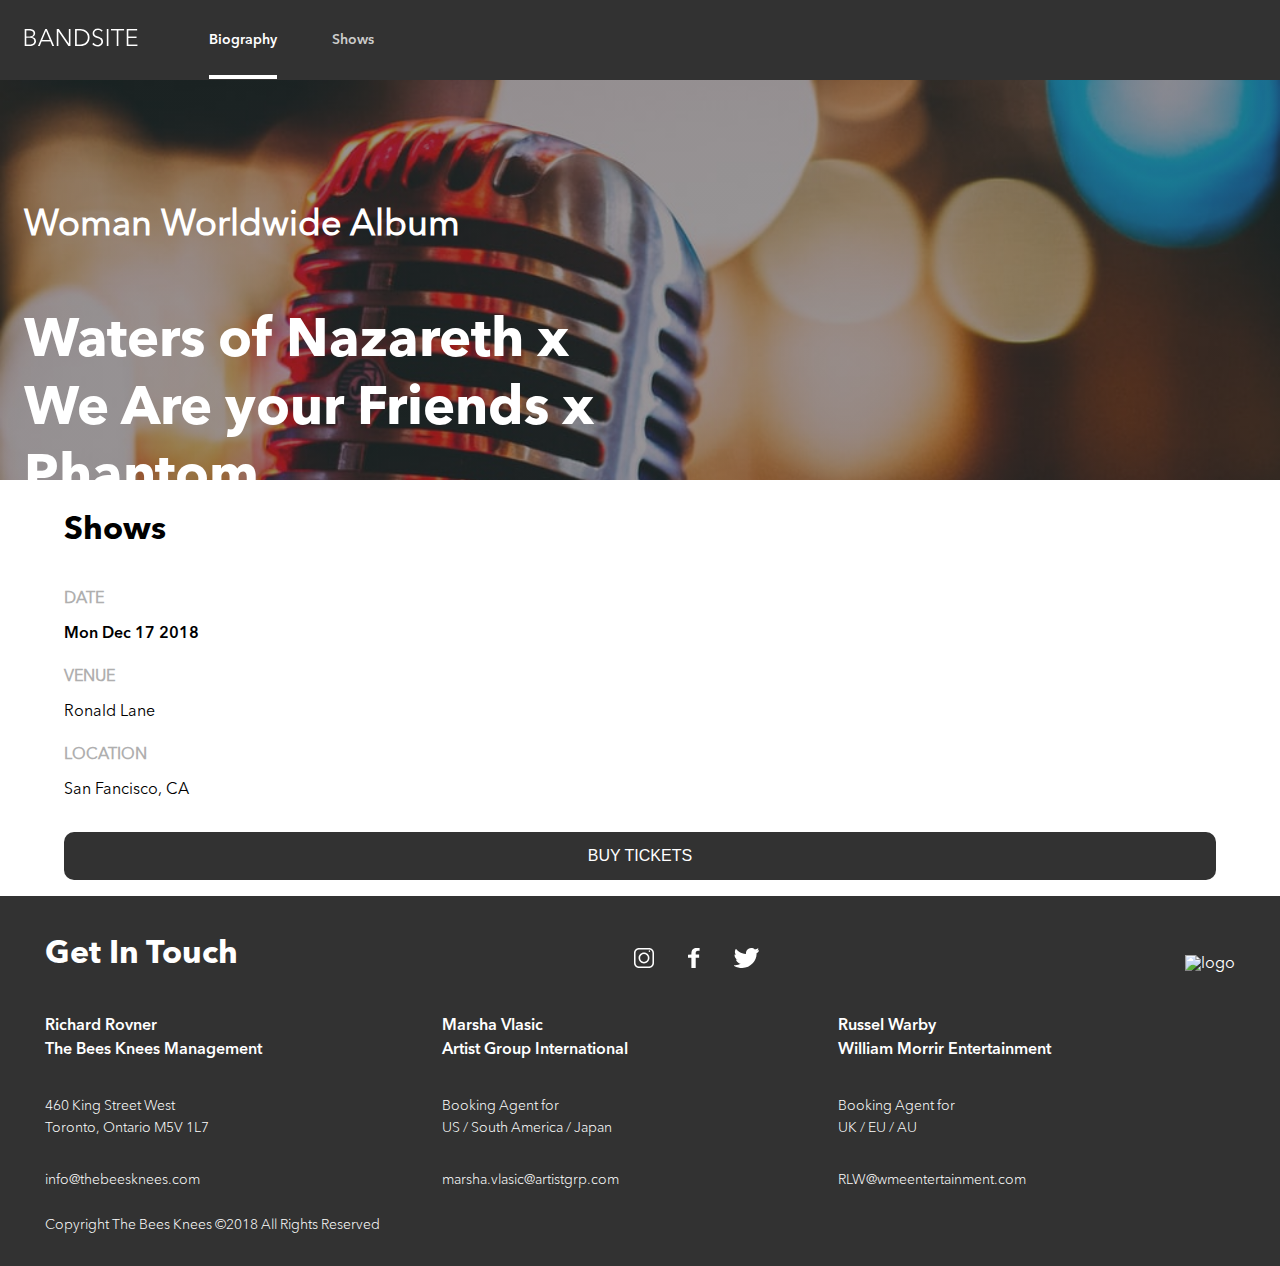
==== BandSite-Package-Sprint-2/pages/shows.html @ f749eb0c "re-organize project folder" ====
<!DOCTYPE html>
<html lang="en">

<head>
    <meta charset="UTF-8">
    <meta name="viewport" content="width=device-width, initial-scale=1.0">
    <link rel="stylesheet" href="../styles/main.css">
    <title>BANDSITE</title>
</head>

<body>

    <header>
        <div class="nav-bar">
            <div class="nav-bar__logo">
                <a href="index.html"><img src="../assets/logos/bandsite-logo.svg" alt="logo"></a>
            </div>

            <div class="nav-bar__menu">
                <ul class="nav-bar__list">
                    <li><a class="current" href="#">Biography</a></li>
                    <li><a href="#"><span class=nav-bar__list--grey>Shows</span></a></li>
                </ul>
            </div>
        </div>
    </header>

    <div class="sp-hero">
        <!-- <div class="sp-hero__title">
            <h3>Woman Worldwide Album</h3>
        </div> -->
        <div class="sp-hero__text">
            <h4 class="sp-hero__text--title">Woman Worldwide Album</h4>
            <h2>Waters of Nazareth x We Are your Friends x Phantom</h2>
        </div>
    </div>

    <section class="show-tickets">
        <div class="show-tickets-container">
            <div class="buy-tickets">
                <h3 class="buy-tickets__shows">Shows</h3>
                <p class="buy-tickets__date">DATE</p>
                <P class="buy-tickets__date1">Mon Dec 17 2018</P>
                <p class="buy-tickets__name">VENUE</p>
                <p class="buy-tickets__name1">Ronald Lane</p>
                <p class="buy-tickets__location">LOCATION</p>
                <p class="buy-tickets__location1">San Fancisco, CA</p>

                <button class="buy-tickets__button">BUY TICKETS</button>
            </div>
        </div>
    </section>


    <footer>
        <div class="footer-container">
            <div class="footer-container1">
                <div class="footer-title">
                    <h1>Get In Touch</h1>
                </div>

                <div class="social-ico">
                    <img src="../assets/icons/SVG/Icon-instagram.svg" alt="instagram-icon">
                    <img src="../assets/icons/SVG/Icon-facebook.svg" alt="facebook-icon">
                    <img src="../assets/icons/SVG/Icon-twitter.svg" alt="twitter-icon">
                </div>

                <div class="footerLogo">
                    <img src="./assets/logos/bandsite-logo.svg" alt="logo">
                </div>
            </div>

            <div class="footer-container2">
                <div class="card">
                    <div class="card__name">
                        <h5>Richard Rovner</h5>
                        <h5>The Bees Knees Management</h5>
                    </div>
                    <div class="card__address">
                        <p>460 King Street West</p>
                        <p>Toronto, Ontario M5V 1L7</p>
                    </div>
                    <div class="email">
                        <a href="mailto:info@thebeesknees.com">info@thebeesknees.com</a>
                    </div>
                </div>

                <div class="card">
                    <div class="card__name">
                        <h5>Marsha Vlasic</h5>
                        <h5>Artist Group International</h5>
                    </div>
                    <div class="card__address">
                        <p>Booking Agent for</p>
                        <p>US / South America / Japan</p>
                    </div>
                    <div class="email">
                        <a href="mailto:marsha.vlasic@artistgrp.com">marsha.vlasic@artistgrp.com</a>
                    </div>
                </div>

                <div class="card">
                    <div class="card__name">
                        <h5>Russel Warby</h5>
                        <h5>William Morrir Entertainment</h5>
                    </div>
                    <div class="card__address">
                        <p>Booking Agent for</p>
                        <p>UK / EU / AU</p>
                    </div>
                    <div class="email">
                        <a href="mailto:RLW@wmeentertainment.com">RLW@wmeentertainment.com</a>
                    </div>
                </div>
            </div>

            <section class="copyright">
                <p>Copyright The Bees Knees &copy;2018 All Rights Reserved</p>
            </section>

        </div>
    </footer>

</body>

</html>
---- BandSite-Package-Sprint-2/styles/main.css ----
Html,
body {
  Margin: 0;
  padding: 0;
  Box-sizing: border-box;
}

*,
*:before,
*:after {
  Box-sizing: inherit;
}

p,
h1,
h2,
h3,
h5,
ul {
  padding: 0;
  margin: 0;
}

li {
  padding: 0;
  margin: 0;
  list-style-type: none;
}

.current {
  border-bottom: 4px solid #ffffff;
}

body {
  font-family: avenir next regular;
  font-size: 16px;
}

a {
  text-decoration: none;
  color: #ffffff;
  font-size: 0.8125rem;
  font-family: avenir next light;
}

@font-face {
  font-family: "avenir next regular";
  src: url("../assets/fonts/AvenirNextProLT/Linotype - AvenirNextLTPro-Regular.otf");
}

@font-face {
  font-family: "avenir next demi bold";
  src: url("../assets/fonts/AvenirNextProLT/Linotype - AvenirNextLTPro-Demi.otf");
}

@font-face {
  font-family: "avenir next bold";
  src: url("../assets/fonts/AvenirNextProLT/Linotype - AvenirNextLTPro-Bold.otf");
}

@font-face {
  font-family: "avenir next light";
  src: url("../assets/fonts/AvenirNextProLT/Linotype - AvenirNextLTPro-Light.otf");
}

.nav-bar {
  width: 100%;
  height: 5rem;
  background-color: #323232;
  display: -webkit-box;
  display: -ms-flexbox;
  display: flex;
  -webkit-box-orient: vertical;
  -webkit-box-direction: normal;
      -ms-flex-direction: column;
          flex-direction: column;
}

.nav-bar__logo {
  width: 100%;
  display: -webkit-box;
  display: -ms-flexbox;
  display: flex;
  -webkit-box-pack: center;
      -ms-flex-pack: center;
          justify-content: center;
  padding: 1rem;
}

.nav-bar__list {
  display: -webkit-box;
  display: -ms-flexbox;
  display: flex;
  -ms-flex-pack: distribute;
      justify-content: space-around;
}

.nav-bar__list--grey {
  color: #cccccb;
}

.nav-bar__list a {
  text-decoration: none;
  color: #ffffff;
  font-family: avenir next demi bold;
  font-size: 0.8125rem;
  padding-bottom: 0.4375rem;
  padding-left: 3.4375rem;
  padding-right: 3.4375rem;
}

@media (min-width: 768px) {
  .nav-bar {
    -webkit-box-orient: horizontal;
    -webkit-box-direction: normal;
        -ms-flex-direction: row;
            flex-direction: row;
  }
  .nav-bar__logo {
    width: auto;
    height: auto;
    -webkit-box-align: center;
        -ms-flex-align: center;
            align-items: center;
    padding-left: 1.5rem;
  }
  .nav-bar__menu {
    display: -webkit-box;
    display: -ms-flexbox;
    display: flex;
    -webkit-box-align: center;
        -ms-flex-align: center;
            align-items: center;
  }
  .nav-bar__list {
    -webkit-box-pack: justify;
        -ms-flex-pack: justify;
            justify-content: space-between;
  }
  .nav-bar__list a {
    padding-left: 0;
    padding-right: 0;
    margin-left: 3.4375rem;
    padding-bottom: 1.75rem;
    font-size: 0.875rem;
  }
}

@media (min-width: 1440px) {
  .nav-bar__logo {
    padding-left: 11.25rem;
  }
  .nav-bar__list a {
    margin-left: 3.5rem;
  }
}

.hero {
  height: 47vh;
  background: -webkit-gradient(linear, left top, left bottom, from(rgba(50, 50, 50, 0.5))), url(../../assets/images/concert-1.jpg) no-repeat;
  background: linear-gradient(rgba(50, 50, 50, 0.5)), url(../../assets/images/concert-1.jpg) no-repeat;
  background-size: cover;
  display: -webkit-box;
  display: -ms-flexbox;
  display: flex;
  -webkit-box-align: center;
      -ms-flex-align: center;
          align-items: center;
}

.hero__text {
  color: #ffffff;
  font-family: avenir next bold;
  width: 13.125rem;
  padding-left: 1rem;
  font-size: 0.875rem;
  line-height: 2rem;
}

@media (min-width: 768px) {
  .hero {
    height: 25rem;
  }
  .hero__text {
    width: 37.5rem;
    font-size: 2.25rem;
    font-family: avenir next bold;
    line-height: 4.25rem;
    padding-left: 1.5rem;
  }
}

@media (min-width: 1440px) {
  .hero {
    height: 41.875rem;
  }
  .hero__text {
    width: 43.75rem;
    padding-left: 11.25rem;
  }
}

.article-container {
  width: 90%;
  margin-left: auto;
  margin-right: auto;
}

.article-container__title {
  padding-top: 2rem;
}

.article-container__title h2 {
  font-size: 1.5rem;
  font-family: avenir next bold;
}

.article-container__img img {
  width: 100%;
  padding: 1.5rem 0;
}

.article-container__text {
  padding-bottom: 2rem;
  font-family: avenir next demi bold;
}

.article-container__sign {
  padding-bottom: 2.5rem;
  font-weight: bold;
  font-size: 0.8125rem;
}

.article-container__subtitle {
  font-size: 0.875rem;
  font-family: avenir next demi bold;
}

.article-container__text1 {
  font-size: 0.8125rem;
  padding: 1.5rem 0;
}

.article-container__text2 {
  font-size: 0.8125rem;
  padding-bottom: 2.5rem;
}

@media (min-width: 768px) {
  .article-container {
    width: 93%;
  }
  .article-container__title h2 {
    font-size: 2.25rem;
    font-family: avenir next bold;
  }
  .article-container__text p {
    font-size: 1.5rem;
    font-family: avenir next bold;
  }
  .article-container__sign {
    font-size: 1rem;
  }
  .article-container__subtitle {
    font-size: 1.5rem;
    font-family: avenir next bold;
  }
  .article-container__text1 {
    font-size: 0.875rem;
    line-height: 1.375rem;
    padding-right: 1.5rem;
  }
  .article-container__text2 {
    font-size: 0.875rem;
    padding: 1.5rem 0;
    line-height: 1.375rem;
  }
  .article-container2 {
    display: -webkit-box;
    display: -ms-flexbox;
    display: flex;
    -webkit-box-pack: space-evenly;
        -ms-flex-pack: space-evenly;
            justify-content: space-evenly;
  }
}

@media (min-width: 1440px) {
  .article-container {
    width: 75%;
  }
  .article-container__title {
    padding-top: 3rem;
  }
  .article-container__title h2 {
    font-size: 2.25rem;
    font-family: avenir next bold;
  }
  .article-container__img img {
    height: 34.375rem;
    padding: 3rem 0;
  }
  .article-container__text p {
    font-size: 1.5rem;
    font-family: avenir next bold;
    line-height: 2rem;
    padding-bottom: 2.5rem;
  }
  .article-container__sign {
    padding-bottom: 3.5rem;
  }
  .article-container__text1 {
    font-size: 0.875rem;
    line-height: 1.375rem;
    padding-right: 2.5rem;
    padding-top: 2rem;
    padding-bottom: 3rem;
  }
  .article-container__text2 {
    font-size: 0.875rem;
    line-height: 1.375rem;
    padding-top: 2rem;
    padding-bottom: 3rem;
  }
  .article-container .article-box {
    width: 81%;
    margin-left: auto;
    margin-right: auto;
  }
}

.photo-gallery {
  background-color: #fafafa;
}

.photo-gallery__title {
  padding-top: 2rem;
  padding-bottom: 1.5rem;
  font-family: avenir next bold;
}

.photo-gallery__img09 {
  padding-bottom: 1.5rem;
}

.photo-gallery-container {
  width: 90%;
  margin-left: auto;
  margin-right: auto;
}

.photo-gallery-container img {
  width: 100%;
  padding-bottom: 1rem;
  -webkit-filter: grayscale(100%);
          filter: grayscale(100%);
}

.photo-gallery-container img:hover {
  -webkit-filter: grayscale(0);
          filter: grayscale(0);
  border: 1px solid white;
}

@media (min-width: 768px) {
  .photo-gallery__title {
    font-size: 1.5rem;
    font-family: avenir next bold;
  }
  .photo-gallery img {
    width: 30vw;
    height: 30%;
    padding-bottom: 1.5rem;
    padding-right: 0.375rem;
    padding-left: 0.375rem;
  }
  .photo-gallery__img09 {
    width: 30vw;
    height: 30%;
  }
  .photo-gallery-container {
    width: 93%;
  }
  .photo-gallery-container2 {
    display: -webkit-box;
    display: -ms-flexbox;
    display: flex;
    -ms-flex-wrap: wrap;
        flex-wrap: wrap;
    -webkit-box-pack: justify;
        -ms-flex-pack: justify;
            justify-content: space-between;
  }
}

@media (min-width: 1440px) {
  .photo-gallery-container {
    width: 75%;
  }
  .photo-gallery__title {
    padding-top: 3rem;
    padding-bottom: 4rem;
    font-size: 1.5rem;
    font-family: avenir next bold;
  }
  .photo-gallery img {
    width: 24.4vw;
    padding-bottom: 1.5rem;
  }
  .photo-gallery__img09 {
    width: 24.4vw;
  }
  .photo-gallery-container2 {
    display: -webkit-box;
    display: -ms-flexbox;
    display: flex;
    -ms-flex-wrap: wrap;
        flex-wrap: wrap;
    -webkit-box-pack: justify;
        -ms-flex-pack: justify;
            justify-content: space-between;
  }
}

footer {
  width: 100%;
  background-color: #323232;
  color: #ffffff;
}

.footer-container {
  width: 90%;
  margin: 0 auto;
}

.footer-container p {
  font-size: 0.8125rem;
  font-family: avenir next light;
}

.footer-title {
  padding-top: 2.5rem;
  font-family: avenir next bold;
}

.social-ico {
  padding: 1.5625rem 0;
}

.social-ico img {
  padding-right: 1.875rem;
}

.card {
  width: 100%;
  height: 9.375rem;
  display: -webkit-box;
  display: -ms-flexbox;
  display: flex;
  -webkit-box-orient: vertical;
  -webkit-box-direction: normal;
      -ms-flex-direction: column;
          flex-direction: column;
  -webkit-box-pack: justify;
      -ms-flex-pack: justify;
          justify-content: space-between;
  line-height: 1.125rem;
  padding-bottom: 1.5625rem;
}

.card h5 {
  font-size: 0.875rem;
  line-height: 1.375rem;
  font-family: avenir next demi bold;
}

.copyright {
  width: 70%;
  padding-bottom: 1.875rem;
  line-height: 1.25rem;
}

.footerLogo {
  display: none;
}

@media (min-width: 768px) {
  .footer-container {
    width: 93%;
  }
  .footer-container p {
    font-size: 0.875rem;
    line-height: 1.375rem;
  }
  .footer-container a {
    font-size: 0.875rem;
  }
  .footer-container1 {
    display: -webkit-box;
    display: -ms-flexbox;
    display: flex;
    -webkit-box-pack: justify;
        -ms-flex-pack: justify;
            justify-content: space-between;
    padding-bottom: 2.5rem;
    -webkit-box-align: end;
        -ms-flex-align: end;
            align-items: flex-end;
  }
  .footer-container1 .footer-title {
    font-size: 1rem;
    font-family: avenir next bold;
  }
  .footer-container1 .social-ico {
    padding: 0 0.625rem;
  }
  .footer-container2 {
    display: -webkit-box;
    display: -ms-flexbox;
    display: flex;
    -webkit-box-pack: justify;
        -ms-flex-pack: justify;
            justify-content: space-between;
  }
  .footerLogo {
    display: block;
  }
  .card {
    height: 12.5rem;
  }
  .card h5 {
    font-size: 1rem;
    line-height: 1.5rem;
  }
}

@media (min-width: 1440px) {
  .footer-container {
    width: 75%;
  }
  .footer-container1 {
    -webkit-box-pack: start;
        -ms-flex-pack: start;
            justify-content: flex-start;
    padding-bottom: 2.5rem;
  }
  .footer-container1 .footerLogo {
    margin: 0 0 0 auto;
  }
  .footer-container1 .footer-title {
    padding-top: 3rem;
    padding-right: 100px;
    font-size: 1rem;
    font-family: avenir next bold;
  }
  .footer-container2 {
    display: -webkit-box;
    display: -ms-flexbox;
    display: flex;
    width: 80%;
  }
  .footer-container2 p {
    font-family: avenir next light;
  }
  .footer-container2 .card {
    height: 11.25rem;
  }
}

.sp-hero {
  height: 90vh;
  background: -webkit-gradient(linear, left top, left bottom, from(rgba(50, 50, 50, 0.5))), url(../../assets/images/showPageImg.jpg) no-repeat;
  background: linear-gradient(rgba(50, 50, 50, 0.5)), url(../../assets/images/showPageImg.jpg) no-repeat;
  background-size: cover;
  display: -webkit-box;
  display: -ms-flexbox;
  display: flex;
}

.sp-hero__text {
  color: #ffffff;
  font-family: avenir next bold;
  width: 13.125rem;
  padding-left: 1rem;
  font-size: 1rem;
  line-height: 2rem;
}

.sp-hero__text--title {
  font-family: avenir next regular;
  padding-top: 64px;
}

@media (min-width: 768px) {
  .sp-hero {
    height: 25rem;
  }
  .sp-hero__text {
    width: 37.5rem;
    font-size: 2.25rem;
    font-family: avenir next bold;
    line-height: 4.25rem;
    padding-left: 1.5rem;
  }
}

@media (min-width: 1440px) {
  .sp-hero {
    height: 41.875rem;
  }
  .sp-hero__text {
    width: 43.75rem;
    padding-left: 11.25rem;
  }
}

.show-tickets-container {
  width: 90%;
  margin: 0 auto;
}

.show-tickets-container .buy-tickets__shows {
  padding-top: 32px;
  padding-bottom: 40px;
  font-size: 2rem;
  font-family: avenir next bold;
}

.show-tickets-container .buy-tickets__date, .show-tickets-container .buy-tickets__name, .show-tickets-container .buy-tickets__location {
  padding-bottom: 16px;
  color: #AFAFAF;
  font-weight: 600;
}

.show-tickets-container .buy-tickets__date1 {
  padding-bottom: 24px;
  font-family: avenir next demi bold;
}

.show-tickets-container .buy-tickets__name1 {
  padding-bottom: 24px;
}

.show-tickets-container .buy-tickets__location1 {
  padding-bottom: 32px;
}

.show-tickets-container .buy-tickets__button {
  width: 100%;
  height: 48px;
  background-color: #323232;
  color: #ffffff;
  border: none;
  margin-bottom: 16px;
  border-radius: 10px;
  font-size: 1rem;
}
/*# sourceMappingURL=main.css.map */
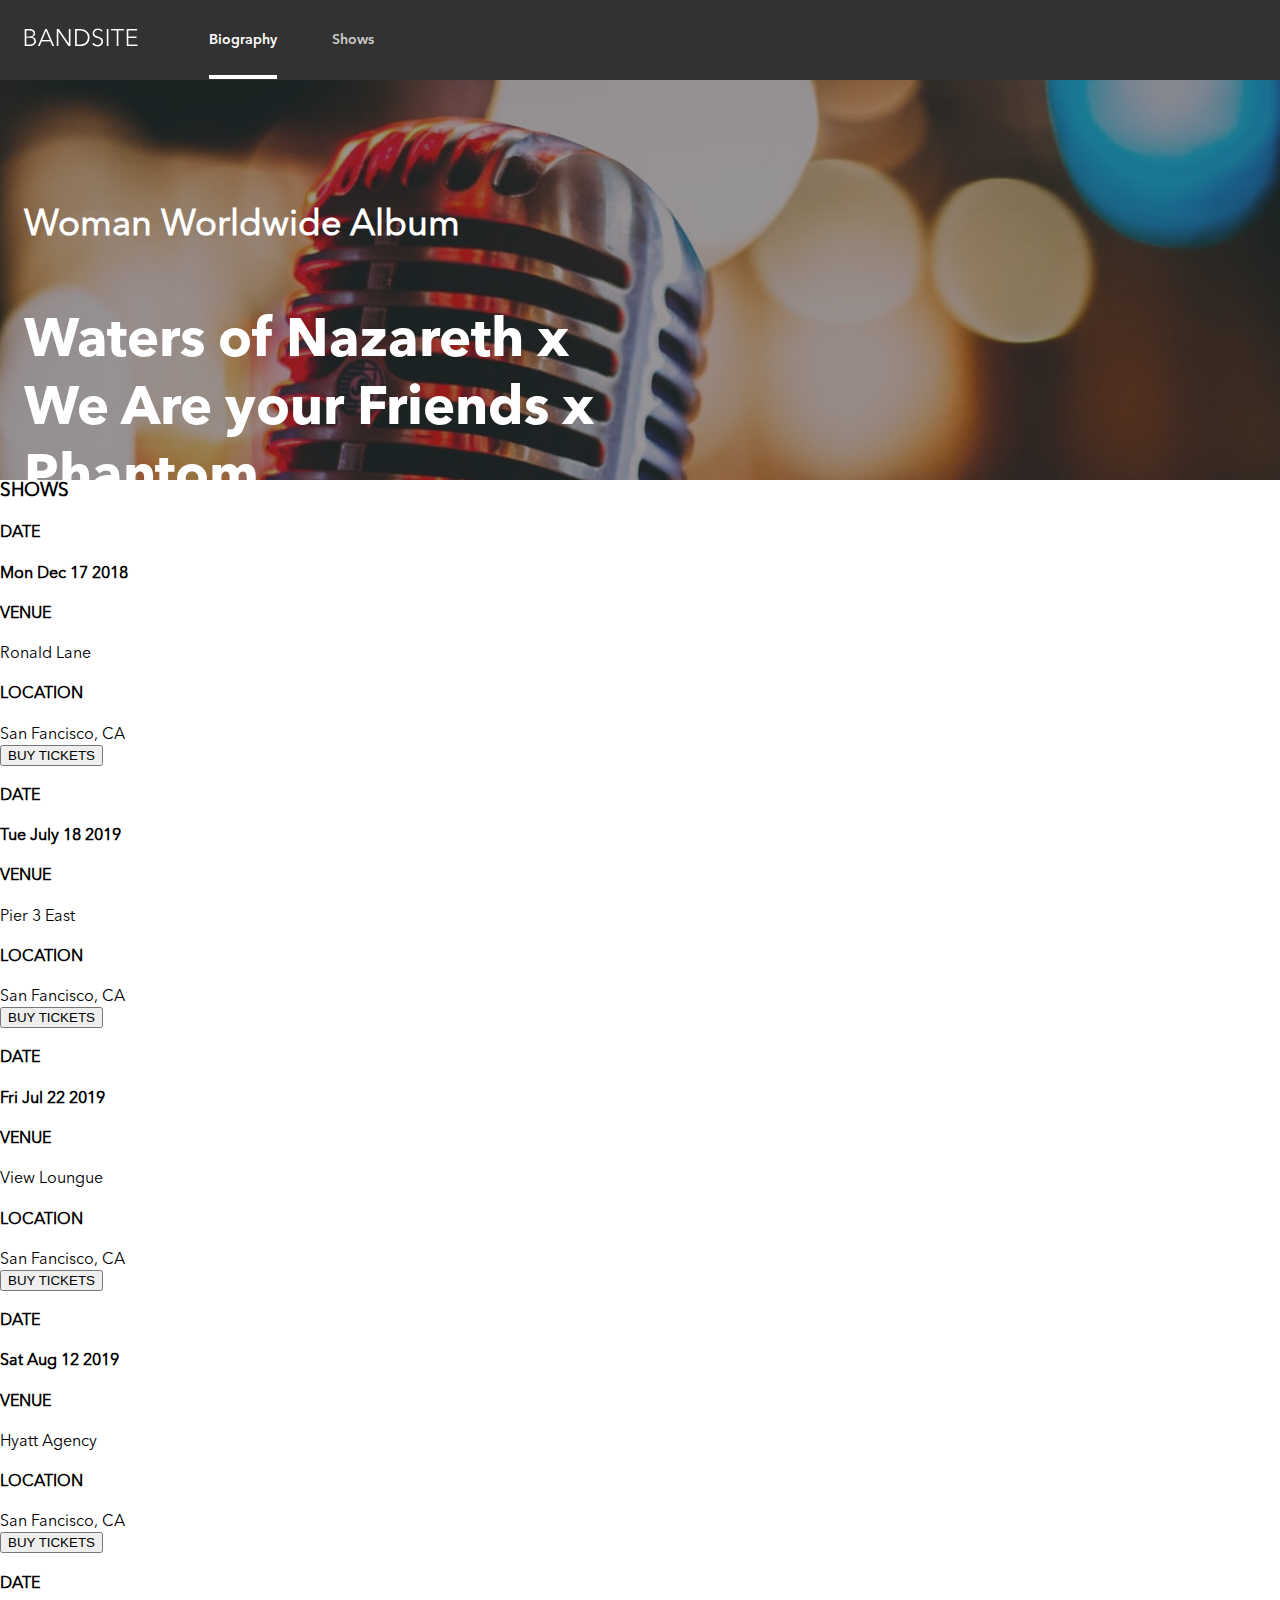
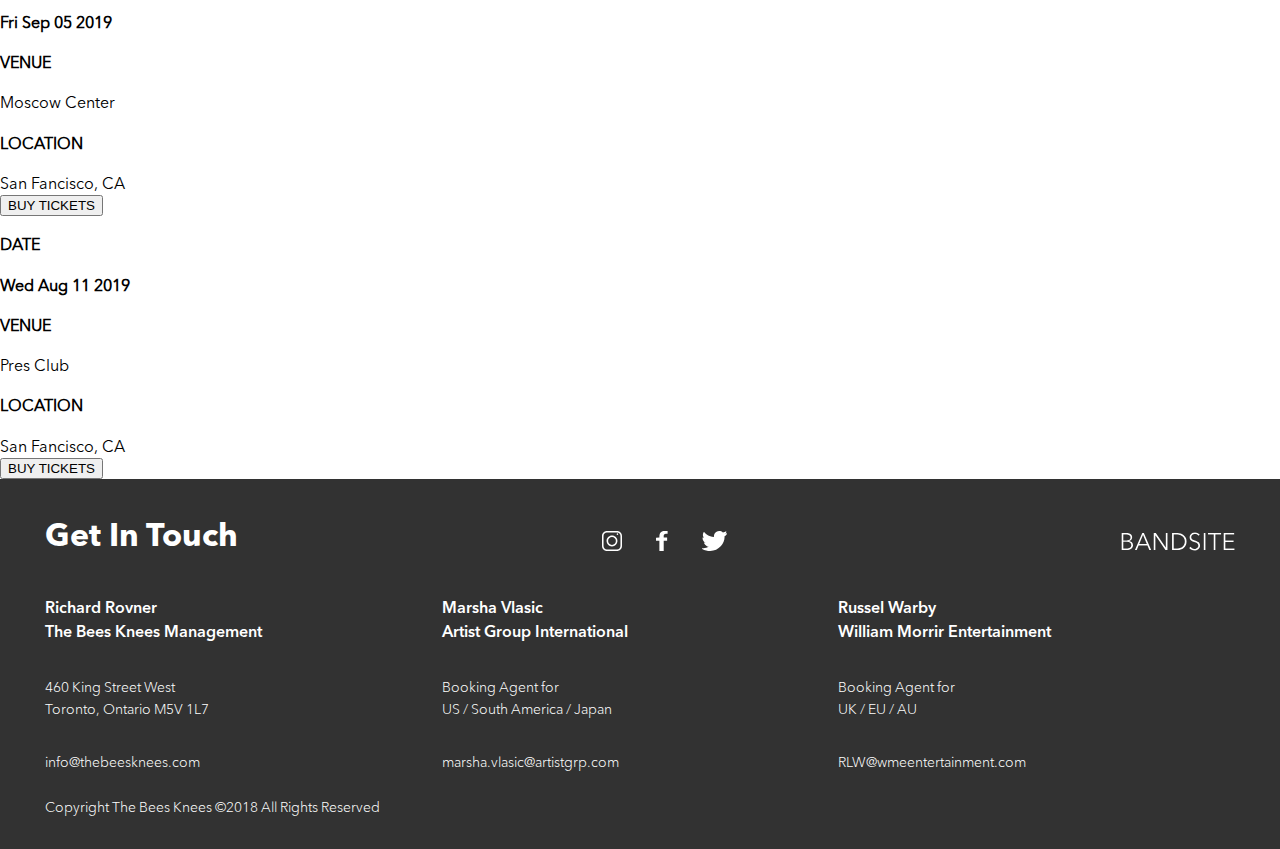
==== commit 0af22e22: "javascript showpage initial release" ====
--- a/BandSite-Package-Sprint-2/pages/shows.html
+++ b/BandSite-Package-Sprint-2/pages/shows.html
@@ -35,22 +35,7 @@
         </div>
     </div>
 
-    <section class="show-tickets">
-        <div class="show-tickets-container">
-            <div class="buy-tickets">
-                <h3 class="buy-tickets__shows">Shows</h3>
-                <p class="buy-tickets__date">DATE</p>
-                <P class="buy-tickets__date1">Mon Dec 17 2018</P>
-                <p class="buy-tickets__name">VENUE</p>
-                <p class="buy-tickets__name1">Ronald Lane</p>
-                <p class="buy-tickets__location">LOCATION</p>
-                <p class="buy-tickets__location1">San Fancisco, CA</p>
-
-                <button class="buy-tickets__button">BUY TICKETS</button>
-            </div>
-        </div>
-    </section>
-
+    <div class="show-tickets"></div>
 
     <footer>
         <div class="footer-container">
@@ -66,7 +51,7 @@
                 </div>
 
                 <div class="footerLogo">
-                    <img src="./assets/logos/bandsite-logo.svg" alt="logo">
+                    <img src="../assets/logos/bandsite-logo.svg" alt="logo">
                 </div>
             </div>
 
@@ -121,6 +106,7 @@
         </div>
     </footer>
 
+    <script src="../scripts/buildShowsPage.js"></script>
 </body>
 
 </html>--- a/BandSite-Package-Sprint-2/styles/main.css
+++ b/BandSite-Package-Sprint-2/styles/main.css
@@ -104,7 +104,7 @@
   color: #ffffff;
   font-family: avenir next demi bold;
   font-size: 0.8125rem;
-  padding-bottom: 0.4375rem;
+  padding-bottom: 0.1875rem;
   padding-left: 3.4375rem;
   padding-right: 3.4375rem;
 }
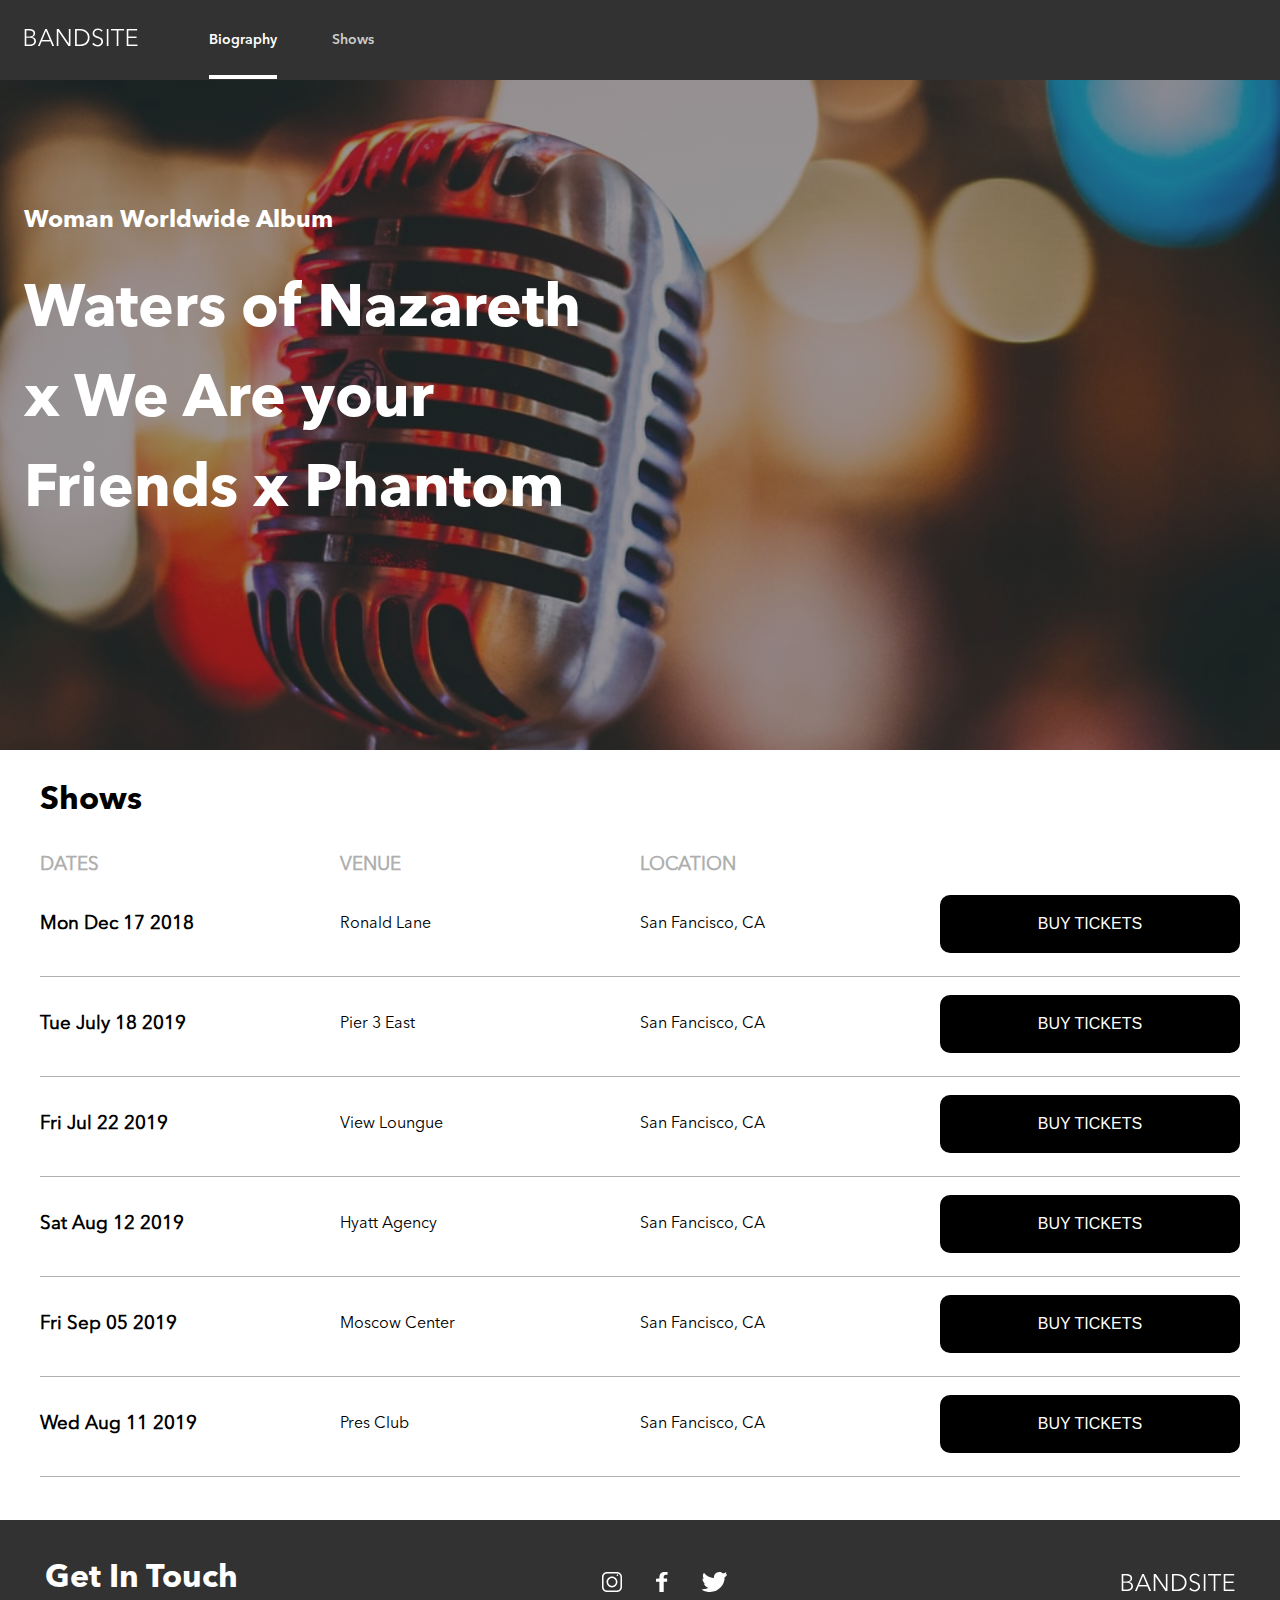
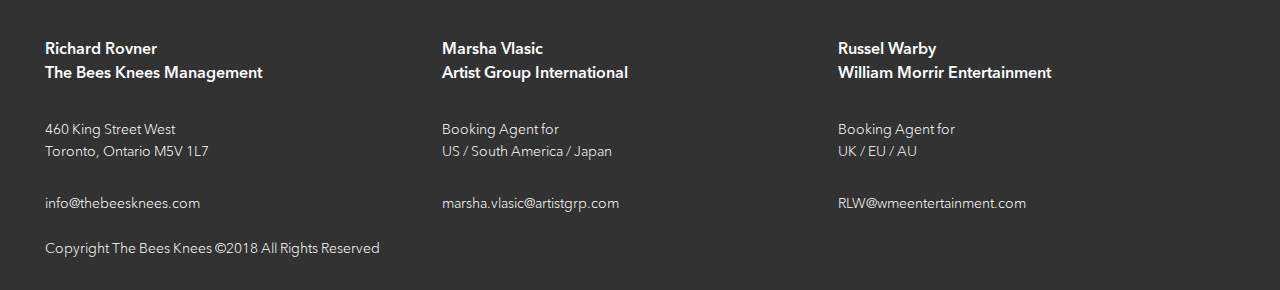
==== commit f2a6eab8: "show page hero section desktop version match mockup" ====
--- a/BandSite-Package-Sprint-2/pages/shows.html
+++ b/BandSite-Package-Sprint-2/pages/shows.html
@@ -26,87 +26,90 @@
     </header>
 
     <div class="sp-hero">
-        <!-- <div class="sp-hero__title">
-            <h3>Woman Worldwide Album</h3>
-        </div> -->
         <div class="sp-hero__text">
             <h4 class="sp-hero__text--title">Woman Worldwide Album</h4>
             <h2>Waters of Nazareth x We Are your Friends x Phantom</h2>
         </div>
+
+        <div class="musicPlayer">
+            <iframe width="100%" scrolling="no" frameborder="no" allow="autoplay" src="https://w.soundcloud.com/player/?url=https%3A//api.soundcloud.com/tracks/754563502&color=%23ff5500&auto_play=false&hide_related=false&show_comments=true&show_user=true&show_reposts=false&show_teaser=true"></iframe>
+            <!-- <div style="font-size: 10px; color: #cccccc;line-break: anywhere;word-break: normal;overflow: hidden;white-space: nowrap;text-overflow: ellipsis; font-family: Interstate,Lucida Grande,Lucida Sans Unicode,Lucida Sans,Garuda,Verdana,Tahoma,sans-serif;font-weight: 100;"><a href="https://soundcloud.com/lilmosey" title="Lil Mosey" target="_blank" style="color: #cccccc; text-decoration: none;">Lil Mosey</a> · <a href="https://soundcloud.com/lilmosey/blueberry-faygo" title="Blueberry Faygo" target="_blank" style="color: #cccccc; text-decoration: none;">Blueberry Faygo</a></div> -->
+        </div>
+
     </div>
 
-    <div class="show-tickets"></div>
+    <div class="show-tickets "></div>
 
     <footer>
-        <div class="footer-container">
-            <div class="footer-container1">
-                <div class="footer-title">
+        <div class="footer-container ">
+            <div class="footer-container1 ">
+                <div class="footer-title ">
                     <h1>Get In Touch</h1>
                 </div>
 
-                <div class="social-ico">
-                    <img src="../assets/icons/SVG/Icon-instagram.svg" alt="instagram-icon">
-                    <img src="../assets/icons/SVG/Icon-facebook.svg" alt="facebook-icon">
-                    <img src="../assets/icons/SVG/Icon-twitter.svg" alt="twitter-icon">
+                <div class="social-ico ">
+                    <img src="../assets/icons/SVG/Icon-instagram.svg " alt="instagram-icon ">
+                    <img src="../assets/icons/SVG/Icon-facebook.svg " alt="facebook-icon ">
+                    <img src="../assets/icons/SVG/Icon-twitter.svg " alt="twitter-icon ">
                 </div>
 
-                <div class="footerLogo">
-                    <img src="../assets/logos/bandsite-logo.svg" alt="logo">
+                <div class="footerLogo ">
+                    <img src="../assets/logos/bandsite-logo.svg " alt="logo ">
                 </div>
             </div>
 
-            <div class="footer-container2">
-                <div class="card">
-                    <div class="card__name">
+            <div class="footer-container2 ">
+                <div class="card ">
+                    <div class="card__name ">
                         <h5>Richard Rovner</h5>
                         <h5>The Bees Knees Management</h5>
                     </div>
-                    <div class="card__address">
+                    <div class="card__address ">
                         <p>460 King Street West</p>
                         <p>Toronto, Ontario M5V 1L7</p>
                     </div>
-                    <div class="email">
-                        <a href="mailto:info@thebeesknees.com">info@thebeesknees.com</a>
+                    <div class="email ">
+                        <a href="mailto:info@thebeesknees.com ">info@thebeesknees.com</a>
                     </div>
                 </div>
 
-                <div class="card">
-                    <div class="card__name">
+                <div class="card ">
+                    <div class="card__name ">
                         <h5>Marsha Vlasic</h5>
                         <h5>Artist Group International</h5>
                     </div>
-                    <div class="card__address">
+                    <div class="card__address ">
                         <p>Booking Agent for</p>
                         <p>US / South America / Japan</p>
                     </div>
-                    <div class="email">
-                        <a href="mailto:marsha.vlasic@artistgrp.com">marsha.vlasic@artistgrp.com</a>
+                    <div class="email ">
+                        <a href="mailto:marsha.vlasic@artistgrp.com ">marsha.vlasic@artistgrp.com</a>
                     </div>
                 </div>
 
-                <div class="card">
-                    <div class="card__name">
+                <div class="card ">
+                    <div class="card__name ">
                         <h5>Russel Warby</h5>
                         <h5>William Morrir Entertainment</h5>
                     </div>
-                    <div class="card__address">
+                    <div class="card__address ">
                         <p>Booking Agent for</p>
                         <p>UK / EU / AU</p>
                     </div>
-                    <div class="email">
-                        <a href="mailto:RLW@wmeentertainment.com">RLW@wmeentertainment.com</a>
+                    <div class="email ">
+                        <a href="mailto:RLW@wmeentertainment.com ">RLW@wmeentertainment.com</a>
                     </div>
                 </div>
             </div>
 
-            <section class="copyright">
+            <section class="copyright ">
                 <p>Copyright The Bees Knees &copy;2018 All Rights Reserved</p>
             </section>
 
         </div>
     </footer>
 
-    <script src="../scripts/buildShowsPage.js"></script>
+    <script src="../scripts/buildShowsPage.js "></script>
 </body>
 
 </html>--- a/BandSite-Package-Sprint-2/styles/main.css
+++ b/BandSite-Package-Sprint-2/styles/main.css
@@ -15,6 +15,7 @@
 h1,
 h2,
 h3,
+h4,
 h5,
 ul {
   padding: 0;
@@ -419,6 +420,230 @@
     -webkit-box-pack: justify;
         -ms-flex-pack: justify;
             justify-content: space-between;
+  }
+}
+
+.comment {
+  width: 90%;
+  margin: 0 auto;
+}
+
+.comment__title {
+  font-size: 26px;
+  font-family: avenir next bold;
+  padding-top: 32px;
+  padding-bottom: 40px;
+}
+
+.comment .comment-container {
+  display: -webkit-box;
+  display: -ms-flexbox;
+  display: flex;
+  -webkit-box-pack: justify;
+      -ms-flex-pack: justify;
+          justify-content: space-between;
+}
+
+.comment .comment-container .userImg img {
+  width: 70%;
+  padding-top: 15px;
+}
+
+.comment .liveCommentForm {
+  width: 100%;
+}
+
+.comment .liveCommentForm__name {
+  font-size: 0.9rem;
+  color: #AFAFAF;
+  padding-bottom: 10px;
+}
+
+.comment .liveCommentForm__nameInput {
+  width: 100%;
+  height: 50px;
+  background-color: #f8faf8;
+  border: 1px solid #e9e6e6;
+  border-radius: 5px;
+  padding-left: 10px;
+}
+
+.comment .liveCommentForm__nameInput:focus {
+  border: 2px solid #323232;
+  outline: 0;
+}
+
+.comment .liveCommentForm__nameInput::-webkit-input-placeholder {
+  font-family: avenir next regular;
+  font-size: 0.9rem;
+  color: #525252;
+}
+
+.comment .liveCommentForm__nameInput:-ms-input-placeholder {
+  font-family: avenir next regular;
+  font-size: 0.9rem;
+  color: #525252;
+}
+
+.comment .liveCommentForm__nameInput::-ms-input-placeholder {
+  font-family: avenir next regular;
+  font-size: 0.9rem;
+  color: #525252;
+}
+
+.comment .liveCommentForm__nameInput::placeholder {
+  font-family: avenir next regular;
+  font-size: 0.9rem;
+  color: #525252;
+}
+
+.comment .liveCommentForm__comment {
+  font-size: 0.9rem;
+  color: #AFAFAF;
+  padding-top: 20px;
+  padding-bottom: 10px;
+}
+
+.comment .liveCommentForm__input {
+  width: 100%;
+  height: 100px;
+  background-color: #f8faf8;
+  border: 1px solid #e9e6e6;
+  border-radius: 5px;
+  padding-left: 10px;
+  padding-top: 15px;
+}
+
+.comment .liveCommentForm__input:focus {
+  border: 2px solid #323232;
+  outline: 0;
+}
+
+.comment .liveCommentForm__input::-webkit-input-placeholder {
+  font-family: avenir next regular;
+  font-size: 1rem;
+  color: #525252;
+}
+
+.comment .liveCommentForm__input:-ms-input-placeholder {
+  font-family: avenir next regular;
+  font-size: 1rem;
+  color: #525252;
+}
+
+.comment .liveCommentForm__input::-ms-input-placeholder {
+  font-family: avenir next regular;
+  font-size: 1rem;
+  color: #525252;
+}
+
+.comment .liveCommentForm__input::placeholder {
+  font-family: avenir next regular;
+  font-size: 1rem;
+  color: #525252;
+}
+
+.comment .liveCommentForm__submit button {
+  width: 100%;
+  padding: 15px 0;
+  font-size: 1rem;
+  margin-top: 10px;
+  margin-bottom: 32px;
+  background-color: #323232;
+  color: #ffffff;
+  outline: 0;
+  border: 1px solid #323232;
+  border-radius: 5px;
+}
+
+.commentList {
+  width: 90%;
+  margin: 0 auto 40px auto;
+}
+
+.commentList .showComments {
+  padding: 24px 0;
+  border-bottom: 1px solid #e9e6e6;
+  border-top: 1px solid #e9e6e6;
+  display: -webkit-box;
+  display: -ms-flexbox;
+  display: flex;
+  -webkit-box-pack: justify;
+      -ms-flex-pack: justify;
+          justify-content: space-between;
+}
+
+.commentList .showComments .userIconGreyWrapper img {
+  width: 50px;
+}
+
+.commentList .showComments .showCommentsWrapper {
+  display: -webkit-box;
+  display: -ms-flexbox;
+  display: flex;
+  -webkit-box-orient: vertical;
+  -webkit-box-direction: reverse;
+      -ms-flex-direction: column-reverse;
+          flex-direction: column-reverse;
+  width: 80%;
+}
+
+.commentList .showComments .showCommentsWrapper__Ex {
+  display: -webkit-box;
+  display: -ms-flexbox;
+  display: flex;
+  -webkit-box-pack: justify;
+      -ms-flex-pack: justify;
+          justify-content: space-between;
+  padding-bottom: 16px;
+}
+
+.commentList .showComments .showCommentsWrapper__Ex time {
+  color: #AFAFAF;
+}
+
+@media (min-width: 768px) {
+  .comment__title {
+    font-size: 36px;
+    font-family: avenir next bold;
+  }
+  .comment-container {
+    width: 80%;
+    margin: 0 auto;
+  }
+  .comment-container .liveCommentForm__submit button {
+    width: 50%;
+    float: right;
+  }
+  .commentList {
+    width: 72%;
+  }
+  .commentList .showComments .userIconGreyWrapper img {
+    width: 70px;
+  }
+  .commentList .showComments .showCommentsWrapper__Ex {
+    -webkit-box-pack: initial;
+        -ms-flex-pack: initial;
+            justify-content: initial;
+  }
+  .commentList .showComments .showCommentsWrapper__Ex time {
+    padding-left: 10px;
+  }
+}
+
+@media (min-width: 1440px) {
+  .comment {
+    width: 75%;
+  }
+  .comment .comment-container {
+    width: 50%;
+  }
+  .commentList {
+    width: 38%;
+  }
+  .showsTitle {
+    width: 200px;
+    display: inline-block;
   }
 }
 
@@ -568,49 +793,85 @@
 }
 
 .sp-hero {
-  height: 90vh;
+  height: 472px;
   background: -webkit-gradient(linear, left top, left bottom, from(rgba(50, 50, 50, 0.5))), url(../../assets/images/showPageImg.jpg) no-repeat;
   background: linear-gradient(rgba(50, 50, 50, 0.5)), url(../../assets/images/showPageImg.jpg) no-repeat;
   background-size: cover;
   display: -webkit-box;
   display: -ms-flexbox;
   display: flex;
+  position: relative;
 }
 
 .sp-hero__text {
   color: #ffffff;
   font-family: avenir next bold;
-  width: 13.125rem;
+  width: 333px;
+  height: 200px;
   padding-left: 1rem;
-  font-size: 1rem;
-  line-height: 2rem;
+  font-size: 24px;
+  line-height: 44px;
 }
 
 .sp-hero__text--title {
   font-family: avenir next regular;
   padding-top: 64px;
+  font-size: 16px;
+  margin: 0;
+}
+
+.musicPlayer {
+  width: 80%;
+  position: absolute;
+  bottom: -15px;
+  left: 10%;
+  margin: 64px 0;
 }
 
 @media (min-width: 768px) {
   .sp-hero {
-    height: 25rem;
+    height: 670px;
   }
   .sp-hero__text {
-    width: 37.5rem;
-    font-size: 2.25rem;
-    font-family: avenir next bold;
-    line-height: 4.25rem;
+    width: 600px;
+    font-size: 2.5rem;
+    font-family: avenir next bold;
+    line-height: 90px;
     padding-left: 1.5rem;
+  }
+  .sp-hero__text--title {
+    font-family: avenir next bold;
+    padding-top: 96px;
+    font-size: 24px;
+  }
+  .musicPlayer {
+    width: 55%;
+    position: absolute;
+    bottom: -5px;
+    left: 24px;
   }
 }
 
 @media (min-width: 1440px) {
   .sp-hero {
-    height: 41.875rem;
+    display: -webkit-box;
+    display: -ms-flexbox;
+    display: flex;
+    height: 670px;
+  }
+  .sp-hero__text--title {
+    padding-top: 160px;
   }
   .sp-hero__text {
-    width: 43.75rem;
+    width: 780px;
     padding-left: 11.25rem;
+  }
+  .sp-hero .musicPlayer {
+    width: 436px;
+    height: 146px;
+    position: relative;
+    margin-top: 330px;
+    margin-left: 64px;
   }
 }
 
@@ -655,4 +916,134 @@
   border-radius: 10px;
   font-size: 1rem;
 }
+
+.show-tickets {
+  width: 90%;
+  height: 2320px;
+  margin: 0 auto;
+}
+
+.show-tickets .showCard {
+  padding-bottom: 5px;
+  border-bottom: 1px solid #AFAFAF;
+}
+
+.show-tickets .showCard__dateTitle {
+  padding-top: 30px;
+}
+
+.show-tickets h1 {
+  padding-top: 32px;
+  padding-bottom: 10px;
+  font-family: avenir next bold;
+}
+
+.show-tickets h3 {
+  padding-bottom: 24px;
+}
+
+.show-tickets h4 {
+  color: #AFAFAF;
+  margin: 0;
+  padding-bottom: 16px;
+}
+
+.show-tickets p {
+  padding-bottom: 32px;
+}
+
+.show-tickets button {
+  color: white;
+  background: black;
+  border: none;
+  width: 100%;
+  font-size: 1rem;
+  margin-bottom: 16px;
+  padding: 20px 0;
+  border-radius: 10px;
+}
+
+.show-tickets .tbltDateTitle,
+.show-tickets .tbltVenueTitle,
+.show-tickets .tbltLocationTitle {
+  display: none;
+}
+
+@media (min-width: 768px) {
+  .show-tickets {
+    width: 93.75%;
+    height: 770px;
+  }
+  .show-tickets .tbltTitleContainer {
+    display: -webkit-box;
+    display: -ms-flexbox;
+    display: flex;
+  }
+  .show-tickets .tbltTitleContainer h3 {
+    padding-bottom: 0;
+    padding-top: 24px;
+    color: #AFAFAF;
+  }
+  .show-tickets .tbltTitleContainer .tbltDateTitle,
+  .show-tickets .tbltTitleContainer .tbltVenueTitle,
+  .show-tickets .tbltTitleContainer .tbltLocationTitle {
+    display: -webkit-box;
+    display: -ms-flexbox;
+    display: flex;
+    width: 25%;
+  }
+  .show-tickets .showCard {
+    height: 100px;
+    display: -webkit-box;
+    display: -ms-flexbox;
+    display: flex;
+    -webkit-box-pack: justify;
+        -ms-flex-pack: justify;
+            justify-content: space-between;
+    text-align: left;
+    -webkit-box-align: center;
+        -ms-flex-align: center;
+            align-items: center;
+  }
+  .show-tickets .showCard__date, .show-tickets .showCard__venue, .show-tickets .showCard__location {
+    width: 25%;
+    text-align: left;
+  }
+  .show-tickets .showCard h3 {
+    padding-bottom: 0;
+  }
+  .show-tickets .showCard h4 {
+    display: none;
+  }
+  .show-tickets .showCard p {
+    padding-bottom: 0;
+  }
+  .show-tickets .showCard button {
+    width: 25%;
+    font-size: 1rem;
+    margin-bottom: 0;
+    padding: 20px 0;
+    border-radius: 10px;
+  }
+}
+
+@media (min-width: 1440px) {
+  .show-tickets {
+    width: 75%;
+    height: 700px;
+    margin: 0 auto;
+    display: -webkit-box;
+    display: -ms-flexbox;
+    display: flex;
+    -webkit-box-pack: justify;
+        -ms-flex-pack: justify;
+            justify-content: space-between;
+  }
+  .show-tickets .showTicketWrapper {
+    width: 100%;
+  }
+  .show-tickets .showTicketWrapper {
+    width: 75%;
+  }
+}
 /*# sourceMappingURL=main.css.map */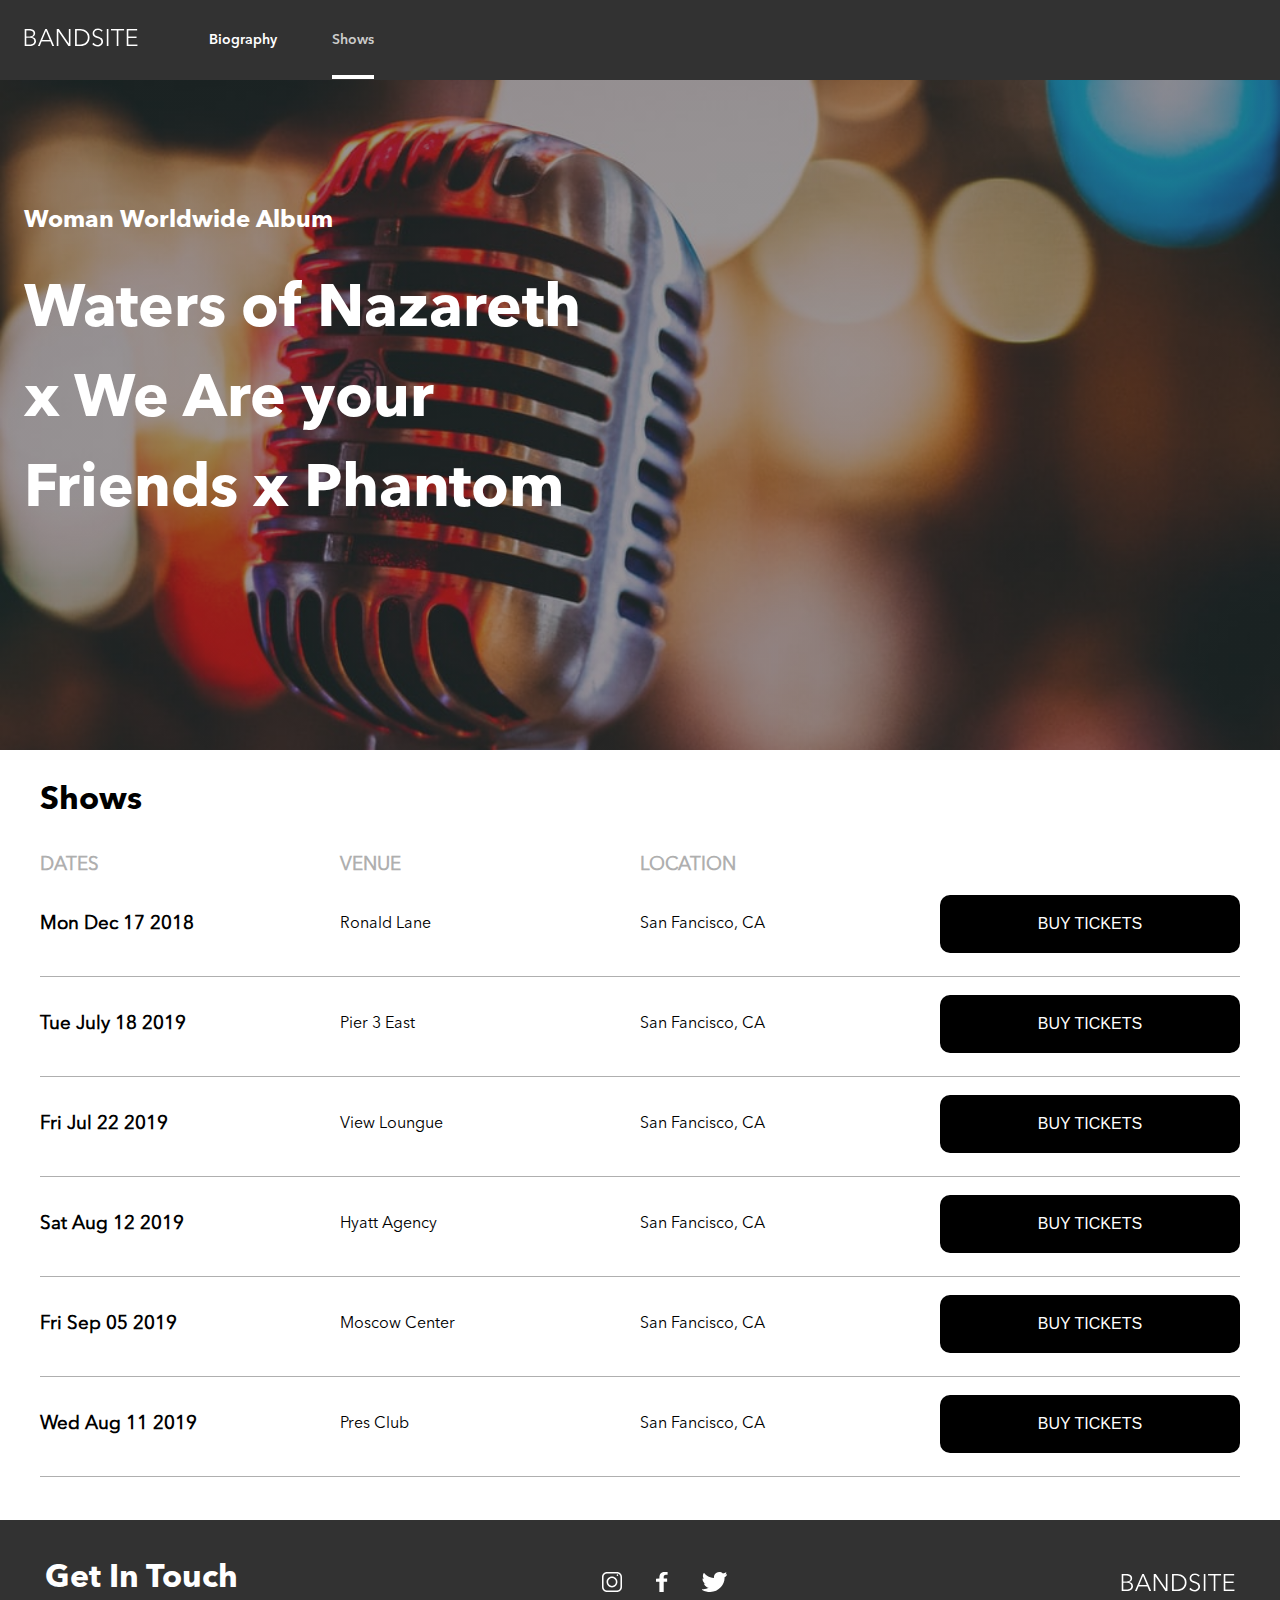
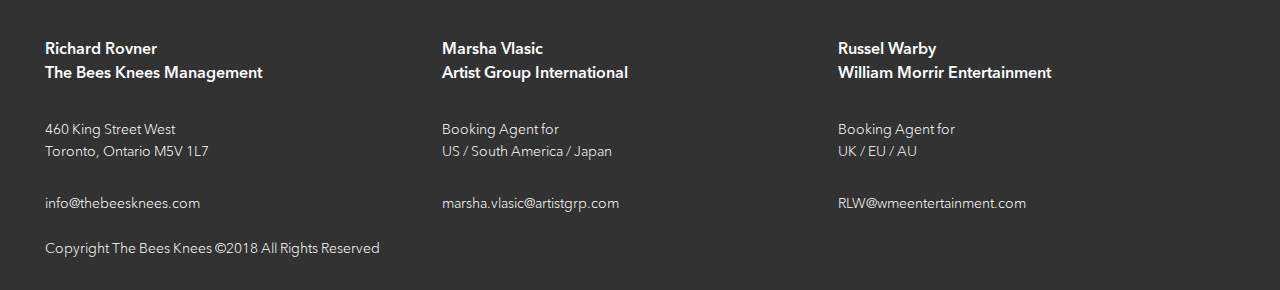
==== commit ae8127a9: "1. fixed show page nav bar .current 2. fixed music player size to display correctly in all three scr" ====
--- a/BandSite-Package-Sprint-2/pages/shows.html
+++ b/BandSite-Package-Sprint-2/pages/shows.html
@@ -18,8 +18,8 @@
 
             <div class="nav-bar__menu">
                 <ul class="nav-bar__list">
-                    <li><a class="current" href="#">Biography</a></li>
-                    <li><a href="#"><span class=nav-bar__list--grey>Shows</span></a></li>
+                    <li><a href="../index.html">Biography</a></li>
+                    <li><a class="current" href="shows.html"><span class=nav-bar__list--grey>Shows</span></a></li>
                 </ul>
             </div>
         </div>
@@ -32,7 +32,7 @@
         </div>
 
         <div class="musicPlayer">
-            <iframe width="100%" scrolling="no" frameborder="no" allow="autoplay" src="https://w.soundcloud.com/player/?url=https%3A//api.soundcloud.com/tracks/754563502&color=%23ff5500&auto_play=false&hide_related=false&show_comments=true&show_user=true&show_reposts=false&show_teaser=true"></iframe>
+            <iframe width="100%" height="100px" scrolling="no" frameborder="no" allow="autoplay" src="https://w.soundcloud.com/player/?url=https%3A//api.soundcloud.com/tracks/754563502&color=%23ff5500&auto_play=false&hide_related=false&show_comments=true&show_user=true&show_reposts=false&show_teaser=true"></iframe>
             <!-- <div style="font-size: 10px; color: #cccccc;line-break: anywhere;word-break: normal;overflow: hidden;white-space: nowrap;text-overflow: ellipsis; font-family: Interstate,Lucida Grande,Lucida Sans Unicode,Lucida Sans,Garuda,Verdana,Tahoma,sans-serif;font-weight: 100;"><a href="https://soundcloud.com/lilmosey" title="Lil Mosey" target="_blank" style="color: #cccccc; text-decoration: none;">Lil Mosey</a> · <a href="https://soundcloud.com/lilmosey/blueberry-faygo" title="Blueberry Faygo" target="_blank" style="color: #cccccc; text-decoration: none;">Blueberry Faygo</a></div> -->
         </div>
 
--- a/BandSite-Package-Sprint-2/styles/main.css
+++ b/BandSite-Package-Sprint-2/styles/main.css
@@ -509,6 +509,7 @@
   height: 100px;
   background-color: #f8faf8;
   border: 1px solid #e9e6e6;
+  font-family: avenir next regular;
   border-radius: 5px;
   padding-left: 10px;
   padding-top: 15px;
@@ -873,6 +874,9 @@
     margin-top: 330px;
     margin-left: 64px;
   }
+  .sp-hero .musicPlayer iframe {
+    height: 146px;
+  }
 }
 
 .show-tickets-container {
